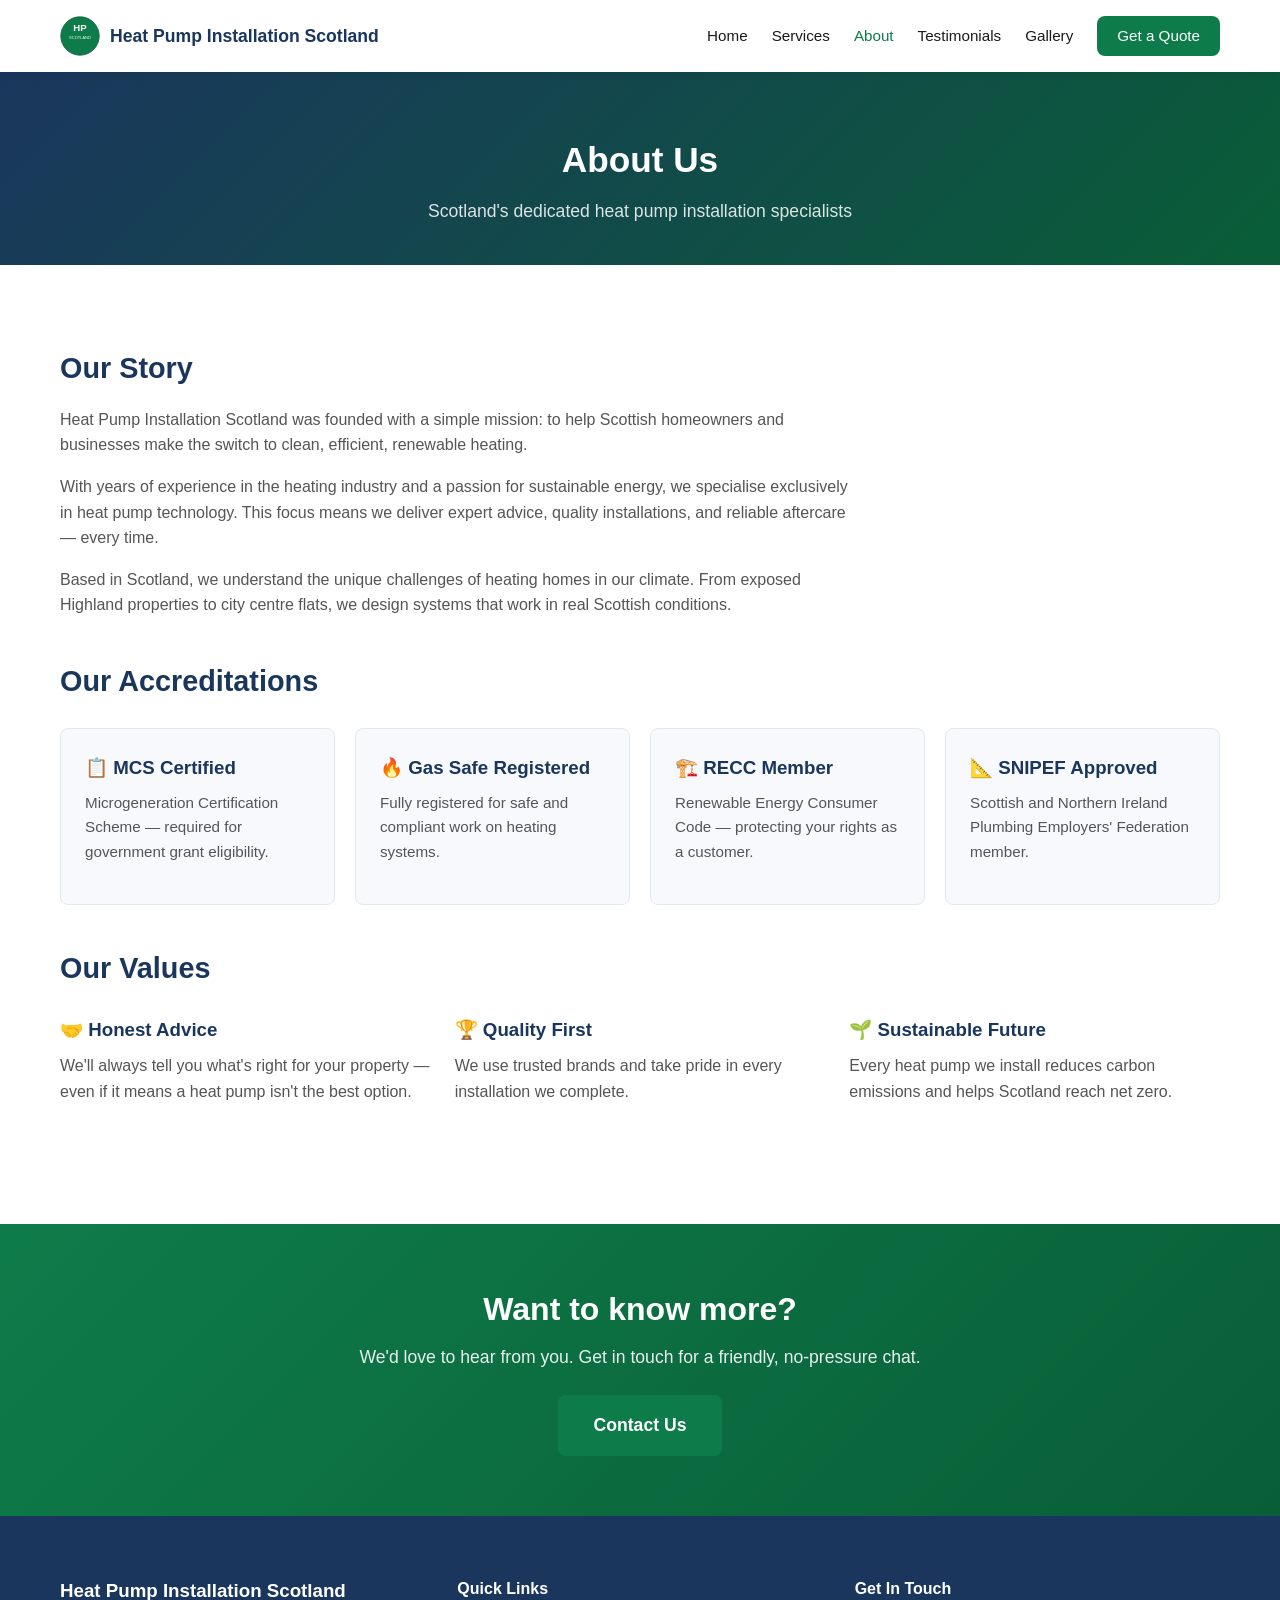
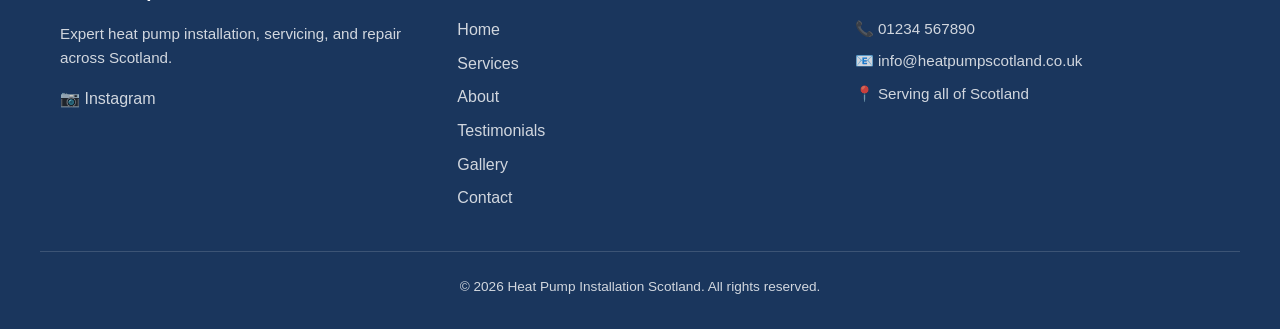
==== about.html @ 15640994 "Initial commit" ====
<!DOCTYPE html>
<html lang="en">
<head>
    <meta charset="UTF-8">
    <meta name="viewport" content="width=device-width, initial-scale=1.0">
    <meta name="description" content="About Heat Pump Installation Scotland - MCS certified heat pump installers serving homes and businesses across Scotland.">
    <title>About Us | Heat Pump Installation Scotland</title>
    <link rel="stylesheet" href="css/styles.css">
</head>
<body>
    <!-- Navigation -->
    <nav class="navbar">
        <div class="container nav-container">
            <a href="index.html" class="logo">
                <img src="images/logo-placeholder.svg" alt="Heat Pump Installation Scotland Logo" class="logo-img">
                <span class="logo-text">Heat Pump Installation Scotland</span>
            </a>
            <button class="nav-toggle" aria-label="Toggle navigation">
                <span class="hamburger"></span>
            </button>
            <ul class="nav-links">
                <li><a href="index.html">Home</a></li>
                <li><a href="services.html">Services</a></li>
                <li><a href="about.html" class="active">About</a></li>
                <li><a href="testimonials.html">Testimonials</a></li>
                <li><a href="gallery.html">Gallery</a></li>
                <li><a href="contact.html" class="btn btn-nav">Get a Quote</a></li>
            </ul>
        </div>
    </nav>

    <!-- Page Header -->
    <header class="page-header">
        <div class="container">
            <h1>About Us</h1>
            <p>Scotland's dedicated heat pump installation specialists</p>
        </div>
    </header>

    <!-- About Content -->
    <section class="section">
        <div class="container about-content">
            <h2>Our Story</h2>
            <p>Heat Pump Installation Scotland was founded with a simple mission: to help Scottish homeowners and businesses make the switch to clean, efficient, renewable heating.</p>
            <p>With years of experience in the heating industry and a passion for sustainable energy, we specialise exclusively in heat pump technology. This focus means we deliver expert advice, quality installations, and reliable aftercare — every time.</p>
            <p>Based in Scotland, we understand the unique challenges of heating homes in our climate. From exposed Highland properties to city centre flats, we design systems that work in real Scottish conditions.</p>

            <h2>Our Accreditations</h2>
            <div class="accreditations-grid">
                <div class="accreditation-card">
                    <h3>📋 MCS Certified</h3>
                    <p>Microgeneration Certification Scheme — required for government grant eligibility.</p>
                </div>
                <div class="accreditation-card">
                    <h3>🔥 Gas Safe Registered</h3>
                    <p>Fully registered for safe and compliant work on heating systems.</p>
                </div>
                <div class="accreditation-card">
                    <h3>🏗️ RECC Member</h3>
                    <p>Renewable Energy Consumer Code — protecting your rights as a customer.</p>
                </div>
                <div class="accreditation-card">
                    <h3>📐 SNIPEF Approved</h3>
                    <p>Scottish and Northern Ireland Plumbing Employers' Federation member.</p>
                </div>
            </div>

            <h2>Our Values</h2>
            <div class="values-grid">
                <div class="value-item">
                    <h3>🤝 Honest Advice</h3>
                    <p>We'll always tell you what's right for your property — even if it means a heat pump isn't the best option.</p>
                </div>
                <div class="value-item">
                    <h3>🏆 Quality First</h3>
                    <p>We use trusted brands and take pride in every installation we complete.</p>
                </div>
                <div class="value-item">
                    <h3>🌱 Sustainable Future</h3>
                    <p>Every heat pump we install reduces carbon emissions and helps Scotland reach net zero.</p>
                </div>
            </div>
        </div>
    </section>

    <!-- CTA Banner -->
    <section class="section cta-banner">
        <div class="container cta-content">
            <h2>Want to know more?</h2>
            <p>We'd love to hear from you. Get in touch for a friendly, no-pressure chat.</p>
            <a href="contact.html" class="btn btn-primary btn-large">Contact Us</a>
        </div>
    </section>

    <!-- Footer -->
    <footer class="footer">
        <div class="container footer-grid">
            <div class="footer-about">
                <h3>Heat Pump Installation Scotland</h3>
                <p>Expert heat pump installation, servicing, and repair across Scotland.</p>
                <div class="footer-social">
                    <a href="https://www.instagram.com/" target="_blank" rel="noopener" aria-label="Instagram">📷 Instagram</a>
                </div>
            </div>
            <div class="footer-links">
                <h4>Quick Links</h4>
                <ul>
                    <li><a href="index.html">Home</a></li>
                    <li><a href="services.html">Services</a></li>
                    <li><a href="about.html">About</a></li>
                    <li><a href="testimonials.html">Testimonials</a></li>
                    <li><a href="gallery.html">Gallery</a></li>
                    <li><a href="contact.html">Contact</a></li>
                </ul>
            </div>
            <div class="footer-contact">
                <h4>Get In Touch</h4>
                <p>📞 01234 567890</p>
                <p>📧 info@heatpumpscotland.co.uk</p>
                <p>📍 Serving all of Scotland</p>
            </div>
        </div>
        <div class="container footer-bottom">
            <p>&copy; 2026 Heat Pump Installation Scotland. All rights reserved.</p>
        </div>
    </footer>

    <script src="js/main.js"></script>
</body>
</html>
---- css/styles.css ----
/* ===== CSS RESET & BASE ===== */
*,
*::before,
*::after {
    margin: 0;
    padding: 0;
    box-sizing: border-box;
}

:root {
    --primary: #0e7c4a;
    --primary-dark: #095e37;
    --primary-light: #e8f5ee;
    --secondary: #1a365d;
    --accent: #f59e0b;
    --text: #1a1a1a;
    --text-light: #555;
    --bg: #ffffff;
    --bg-alt: #f7f9fc;
    --border: #e2e8f0;
    --white: #ffffff;
    --shadow: 0 2px 8px rgba(0, 0, 0, 0.08);
    --shadow-lg: 0 4px 16px rgba(0, 0, 0, 0.12);
    --radius: 8px;
    --transition: 0.3s ease;
}

html {
    scroll-behavior: smooth;
}

body {
    font-family: -apple-system, BlinkMacSystemFont, 'Segoe UI', Roboto, Oxygen, Ubuntu, sans-serif;
    color: var(--text);
    background: var(--bg);
    line-height: 1.6;
    font-size: 16px;
}

img {
    max-width: 100%;
    display: block;
}

a {
    color: var(--primary);
    text-decoration: none;
    transition: color var(--transition);
}

a:hover {
    color: var(--primary-dark);
}

ul {
    list-style: none;
}

/* ===== CONTAINER ===== */
.container {
    max-width: 1200px;
    margin: 0 auto;
    padding: 0 20px;
}

/* ===== BUTTONS ===== */
.btn {
    display: inline-block;
    padding: 12px 28px;
    border-radius: var(--radius);
    font-weight: 600;
    font-size: 1rem;
    cursor: pointer;
    transition: all var(--transition);
    border: none;
    text-align: center;
}

.btn-primary {
    background: var(--primary);
    color: var(--white);
}

.btn-primary:hover {
    background: var(--primary-dark);
    color: var(--white);
}

.btn-secondary {
    background: transparent;
    color: var(--white);
    border: 2px solid var(--white);
}

.btn-secondary:hover {
    background: var(--white);
    color: var(--primary);
}

.btn-large {
    padding: 16px 36px;
    font-size: 1.1rem;
}

.btn-nav {
    background: var(--primary);
    color: var(--white) !important;
    padding: 8px 20px;
    border-radius: var(--radius);
}

.btn-nav:hover {
    background: var(--primary-dark);
    color: var(--white) !important;
}

/* ===== NAVIGATION ===== */
.navbar {
    background: var(--white);
    box-shadow: var(--shadow);
    position: sticky;
    top: 0;
    z-index: 1000;
}

.nav-container {
    display: flex;
    align-items: center;
    justify-content: space-between;
    padding: 16px 20px;
}

.logo {
    display: flex;
    align-items: center;
    gap: 10px;
    font-weight: 700;
    color: var(--secondary);
    font-size: 1.1rem;
}

.logo:hover {
    color: var(--primary);
}

.logo-img {
    width: 40px;
    height: 40px;
}

.nav-links {
    display: flex;
    align-items: center;
    gap: 24px;
}

.nav-links a {
    color: var(--text);
    font-weight: 500;
    font-size: 0.95rem;
}

.nav-links a:hover,
.nav-links a.active {
    color: var(--primary);
}

/* Hamburger menu */
.nav-toggle {
    display: none;
    background: none;
    border: none;
    cursor: pointer;
    padding: 8px;
}

.hamburger {
    display: block;
    width: 24px;
    height: 2px;
    background: var(--text);
    position: relative;
    transition: var(--transition);
}

.hamburger::before,
.hamburger::after {
    content: '';
    position: absolute;
    width: 24px;
    height: 2px;
    background: var(--text);
    left: 0;
    transition: var(--transition);
}

.hamburger::before {
    top: -7px;
}

.hamburger::after {
    top: 7px;
}

/* ===== HERO ===== */
.hero {
    background: linear-gradient(135deg, var(--secondary), var(--primary-dark));
    color: var(--white);
    padding: 100px 0 80px;
    text-align: center;
    position: relative;
}

.hero-content {
    position: relative;
    z-index: 1;
}

.hero h1 {
    font-size: 2.8rem;
    margin-bottom: 16px;
    line-height: 1.2;
}

.hero-subtitle {
    font-size: 1.2rem;
    max-width: 700px;
    margin: 0 auto 32px;
    opacity: 0.9;
}

.hero-buttons {
    display: flex;
    gap: 16px;
    justify-content: center;
    flex-wrap: wrap;
    margin-bottom: 32px;
}

.hero-trust {
    display: flex;
    gap: 24px;
    justify-content: center;
    flex-wrap: wrap;
    font-size: 0.9rem;
    opacity: 0.85;
}

/* ===== PAGE HEADER ===== */
.page-header {
    background: linear-gradient(135deg, var(--secondary), var(--primary-dark));
    color: var(--white);
    padding: 60px 0 40px;
    text-align: center;
}

.page-header h1 {
    font-size: 2.2rem;
    margin-bottom: 8px;
}

.page-header p {
    font-size: 1.1rem;
    opacity: 0.85;
}

/* ===== SECTIONS ===== */
.section {
    padding: 80px 0;
}

.section-title {
    text-align: center;
    font-size: 2rem;
    margin-bottom: 8px;
    color: var(--secondary);
}

.section-subtitle {
    text-align: center;
    color: var(--text-light);
    margin-bottom: 48px;
    font-size: 1.1rem;
}

.alt-bg {
    background: var(--bg-alt);
}

/* ===== SERVICES GRID ===== */
.services-grid {
    display: grid;
    grid-template-columns: repeat(auto-fit, minmax(260px, 1fr));
    gap: 24px;
}

.service-card {
    background: var(--white);
    border: 1px solid var(--border);
    border-radius: var(--radius);
    padding: 32px 24px;
    text-align: center;
    transition: box-shadow var(--transition), transform var(--transition);
}

.service-card:hover {
    box-shadow: var(--shadow-lg);
    transform: translateY(-4px);
}

.service-icon {
    font-size: 2.5rem;
    margin-bottom: 16px;
}

.service-card h3 {
    margin-bottom: 12px;
    color: var(--secondary);
}

.service-card p {
    color: var(--text-light);
    margin-bottom: 16px;
}

.link {
    font-weight: 600;
    font-size: 0.95rem;
}

/* ===== SERVICE DETAIL ===== */
.service-detail-content {
    max-width: 800px;
}

.service-detail-content h2 {
    font-size: 1.8rem;
    color: var(--secondary);
    margin-bottom: 16px;
}

.service-detail-content h3 {
    margin: 24px 0 12px;
    color: var(--secondary);
}

.service-detail-content p {
    color: var(--text-light);
    margin-bottom: 12px;
}

.service-detail-content ul {
    list-style: disc;
    padding-left: 24px;
    margin-bottom: 24px;
}

.service-detail-content li {
    color: var(--text-light);
    margin-bottom: 8px;
}

/* ===== WHY US ===== */
.why-grid {
    display: grid;
    grid-template-columns: repeat(auto-fit, minmax(240px, 1fr));
    gap: 24px;
}

.why-item {
    text-align: center;
    padding: 24px;
}

.why-item h3 {
    margin-bottom: 8px;
    color: var(--secondary);
}

.why-item p {
    color: var(--text-light);
}

/* ===== CTA BANNER ===== */
.cta-banner {
    background: linear-gradient(135deg, var(--primary), var(--primary-dark));
    color: var(--white);
    text-align: center;
    padding: 60px 0;
}

.cta-content h2 {
    font-size: 2rem;
    margin-bottom: 8px;
}

.cta-content p {
    margin-bottom: 24px;
    opacity: 0.9;
    font-size: 1.1rem;
}

/* ===== ABOUT ===== */
.about-content h2 {
    color: var(--secondary);
    font-size: 1.8rem;
    margin: 40px 0 16px;
}

.about-content h2:first-child {
    margin-top: 0;
}

.about-content p {
    color: var(--text-light);
    margin-bottom: 16px;
    max-width: 800px;
}

.accreditations-grid {
    display: grid;
    grid-template-columns: repeat(auto-fit, minmax(240px, 1fr));
    gap: 20px;
    margin: 24px 0;
}

.accreditation-card {
    background: var(--bg-alt);
    padding: 24px;
    border-radius: var(--radius);
    border: 1px solid var(--border);
}

.accreditation-card h3 {
    color: var(--secondary);
    margin-bottom: 8px;
}

.accreditation-card p {
    color: var(--text-light);
    font-size: 0.95rem;
}

.values-grid {
    display: grid;
    grid-template-columns: repeat(auto-fit, minmax(240px, 1fr));
    gap: 24px;
    margin: 24px 0;
}

.value-item h3 {
    color: var(--secondary);
    margin-bottom: 8px;
}

.value-item p {
    color: var(--text-light);
}

/* ===== TESTIMONIALS ===== */
.testimonials-grid {
    display: grid;
    grid-template-columns: repeat(auto-fit, minmax(320px, 1fr));
    gap: 24px;
}

.testimonial-card {
    background: var(--white);
    border: 1px solid var(--border);
    border-radius: var(--radius);
    padding: 32px;
    box-shadow: var(--shadow);
}

.testimonial-stars {
    font-size: 1.2rem;
    margin-bottom: 12px;
}

.testimonial-text {
    color: var(--text-light);
    font-style: italic;
    margin-bottom: 16px;
    line-height: 1.7;
}

.testimonial-author {
    font-size: 0.95rem;
    color: var(--text);
}

/* ===== GALLERY / INSTAGRAM ===== */
.instagram-feed-placeholder {
    background: var(--bg-alt);
    border: 2px dashed var(--border);
    border-radius: var(--radius);
    padding: 80px 40px;
    text-align: center;
}

.instagram-placeholder-icon {
    font-size: 3rem;
    margin-bottom: 16px;
}

.instagram-feed-placeholder h3 {
    color: var(--secondary);
    margin-bottom: 12px;
}

.instagram-feed-placeholder p {
    color: var(--text-light);
    margin-bottom: 12px;
}

/* ===== CONTACT ===== */
.contact-grid {
    display: grid;
    grid-template-columns: 1.5fr 1fr;
    gap: 48px;
    align-items: start;
}

.contact-form-wrapper h2 {
    color: var(--secondary);
    margin-bottom: 8px;
}

.contact-form-wrapper > p {
    color: var(--text-light);
    margin-bottom: 24px;
}

.contact-form {
    display: flex;
    flex-direction: column;
    gap: 20px;
}

.form-group {
    display: flex;
    flex-direction: column;
    gap: 6px;
}

.form-group label {
    font-weight: 600;
    font-size: 0.95rem;
    color: var(--text);
}

.form-group input,
.form-group select,
.form-group textarea {
    padding: 12px 16px;
    border: 1px solid var(--border);
    border-radius: var(--radius);
    font-size: 1rem;
    font-family: inherit;
    color: var(--text);
    background: var(--white);
    transition: border-color var(--transition);
}

.form-group input:focus,
.form-group select:focus,
.form-group textarea:focus {
    outline: none;
    border-color: var(--primary);
    box-shadow: 0 0 0 3px var(--primary-light);
}

.contact-info {
    display: flex;
    flex-direction: column;
    gap: 20px;
}

.contact-info-card {
    background: var(--bg-alt);
    padding: 24px;
    border-radius: var(--radius);
    border: 1px solid var(--border);
}

.contact-info-card h3 {
    color: var(--secondary);
    margin-bottom: 8px;
}

.contact-info-card p {
    color: var(--text-light);
    margin-bottom: 4px;
}

.contact-info-card ul {
    list-style: disc;
    padding-left: 20px;
    margin-top: 8px;
}

.contact-info-card li {
    color: var(--text-light);
    margin-bottom: 4px;
    font-size: 0.95rem;
}

/* ===== FOOTER ===== */
.footer {
    background: var(--secondary);
    color: var(--white);
    padding: 60px 0 0;
}

.footer-grid {
    display: grid;
    grid-template-columns: repeat(auto-fit, minmax(220px, 1fr));
    gap: 32px;
}

.footer h3,
.footer h4 {
    margin-bottom: 16px;
}

.footer p {
    opacity: 0.8;
    margin-bottom: 8px;
    font-size: 0.95rem;
}

.footer a {
    color: var(--white);
    opacity: 0.8;
}

.footer a:hover {
    opacity: 1;
    color: var(--accent);
}

.footer-links ul {
    display: flex;
    flex-direction: column;
    gap: 8px;
}

.footer-social {
    margin-top: 16px;
}

.footer-social a {
    font-size: 1rem;
}

.footer-bottom {
    text-align: center;
    padding: 24px 0;
    margin-top: 40px;
    border-top: 1px solid rgba(255, 255, 255, 0.15);
}

.footer-bottom p {
    font-size: 0.85rem;
}

/* ===== RESPONSIVE ===== */
@media (max-width: 768px) {
    .nav-toggle {
        display: block;
    }

    .nav-links {
        display: none;
        flex-direction: column;
        position: absolute;
        top: 100%;
        left: 0;
        right: 0;
        background: var(--white);
        padding: 20px;
        box-shadow: var(--shadow-lg);
        gap: 16px;
    }

    .nav-links.active {
        display: flex;
    }

    .hero h1 {
        font-size: 2rem;
    }

    .hero-subtitle {
        font-size: 1rem;
    }

    .hero-trust {
        flex-direction: column;
        gap: 8px;
    }

    .contact-grid {
        grid-template-columns: 1fr;
    }

    .section {
        padding: 48px 0;
    }

    .section-title {
        font-size: 1.6rem;
    }
}

@media (max-width: 480px) {
    .hero h1 {
        font-size: 1.6rem;
    }

    .hero {
        padding: 60px 0 48px;
    }

    .page-header {
        padding: 40px 0 32px;
    }

    .page-header h1 {
        font-size: 1.6rem;
    }

    .hero-buttons {
        flex-direction: column;
        align-items: center;
    }

    .testimonials-grid {
        grid-template-columns: 1fr;
    }
}
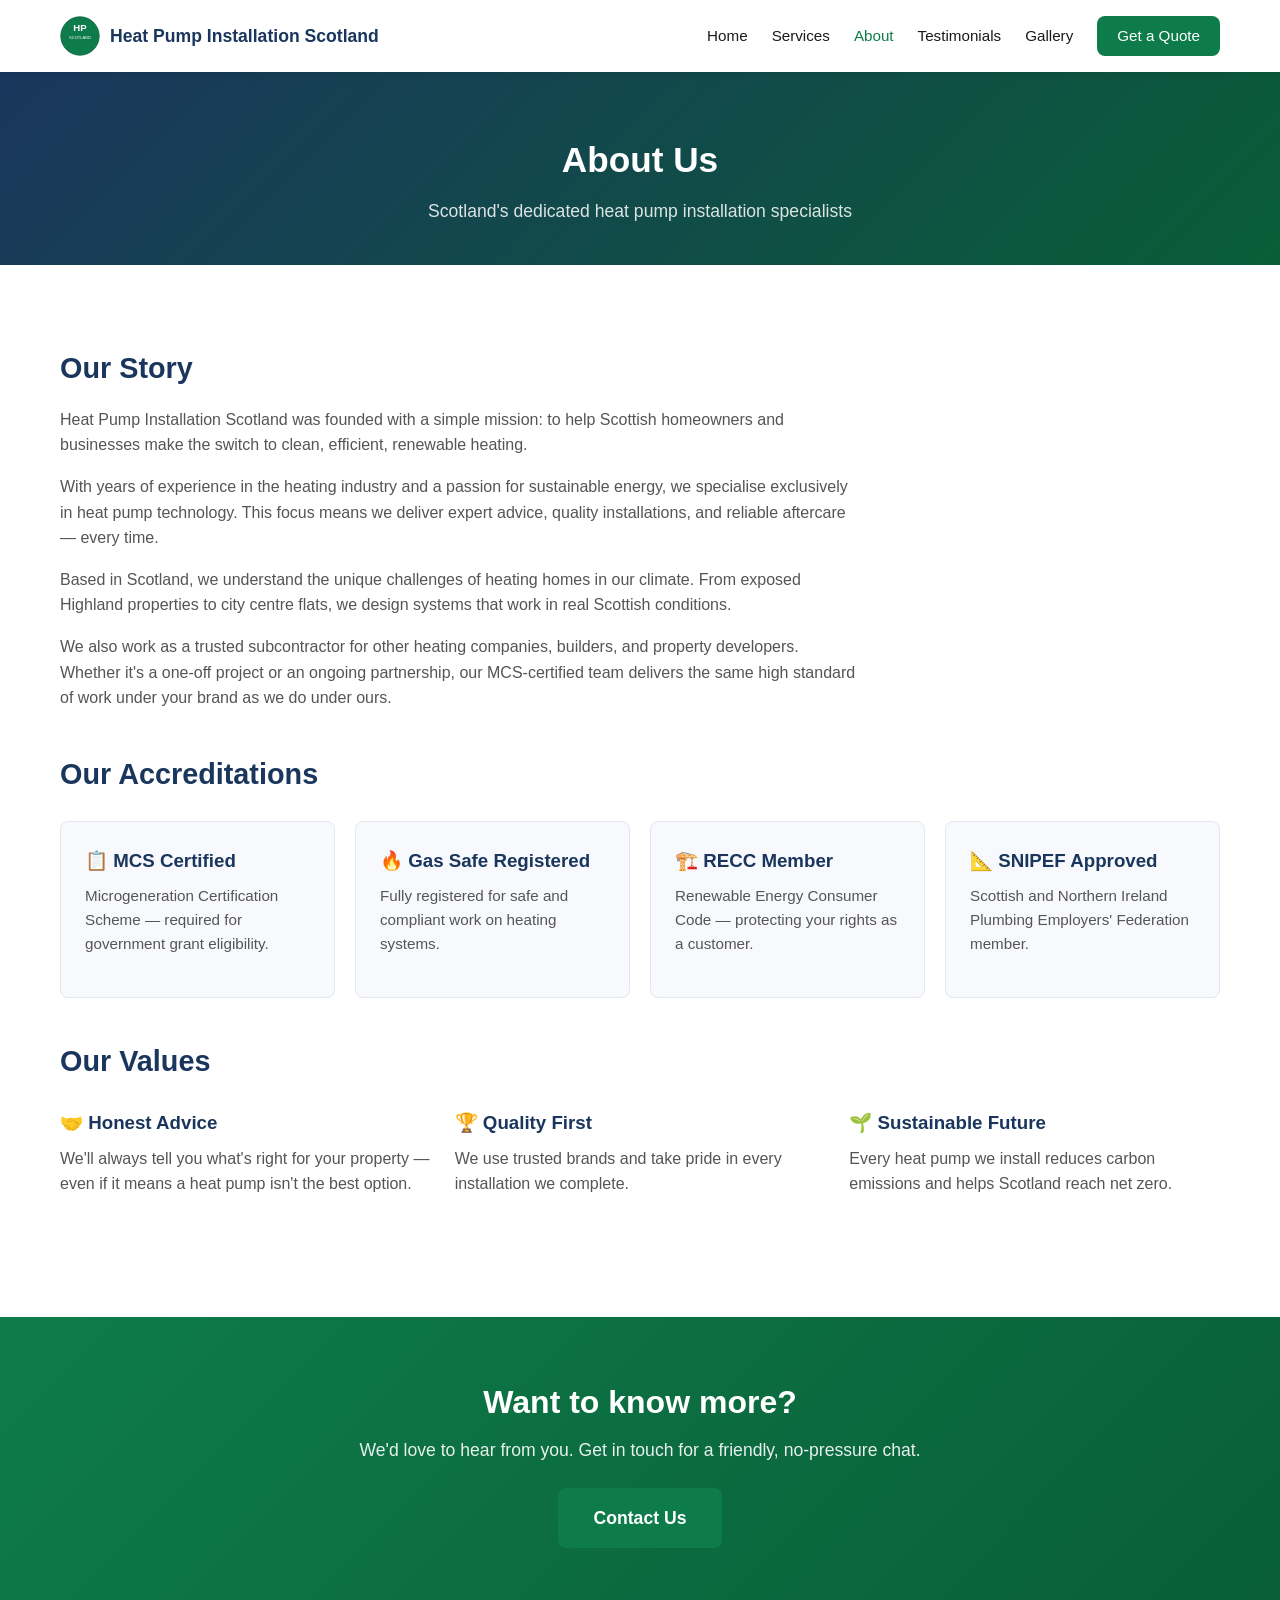
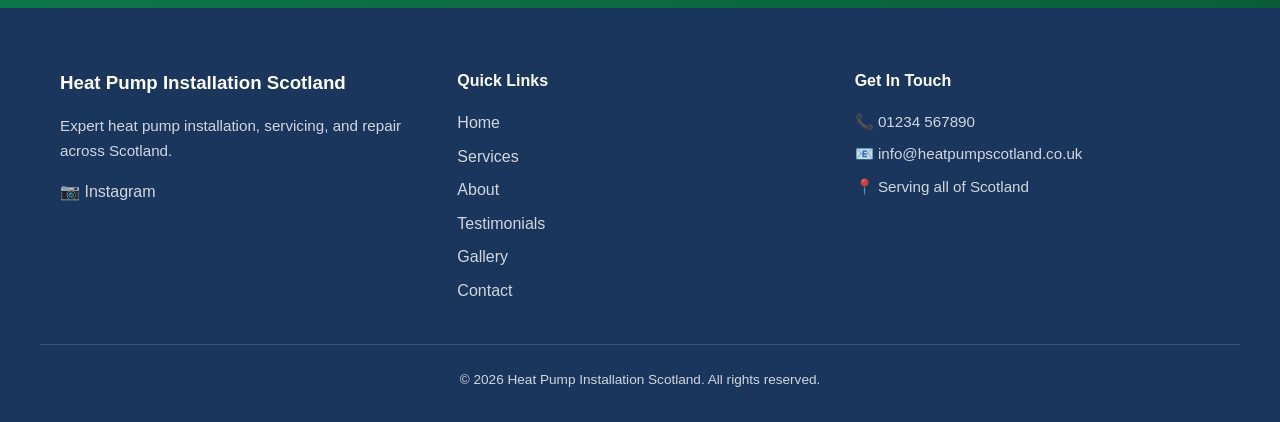
==== commit 57bea1b3: "Add subcontractor services across site" ====
--- a/about.html
+++ b/about.html
@@ -44,6 +44,7 @@
             <p>Heat Pump Installation Scotland was founded with a simple mission: to help Scottish homeowners and businesses make the switch to clean, efficient, renewable heating.</p>
             <p>With years of experience in the heating industry and a passion for sustainable energy, we specialise exclusively in heat pump technology. This focus means we deliver expert advice, quality installations, and reliable aftercare — every time.</p>
             <p>Based in Scotland, we understand the unique challenges of heating homes in our climate. From exposed Highland properties to city centre flats, we design systems that work in real Scottish conditions.</p>
+            <p>We also work as a trusted subcontractor for other heating companies, builders, and property developers. Whether it's a one-off project or an ongoing partnership, our MCS-certified team delivers the same high standard of work under your brand as we do under ours.</p>
 
             <h2>Our Accreditations</h2>
             <div class="accreditations-grid">
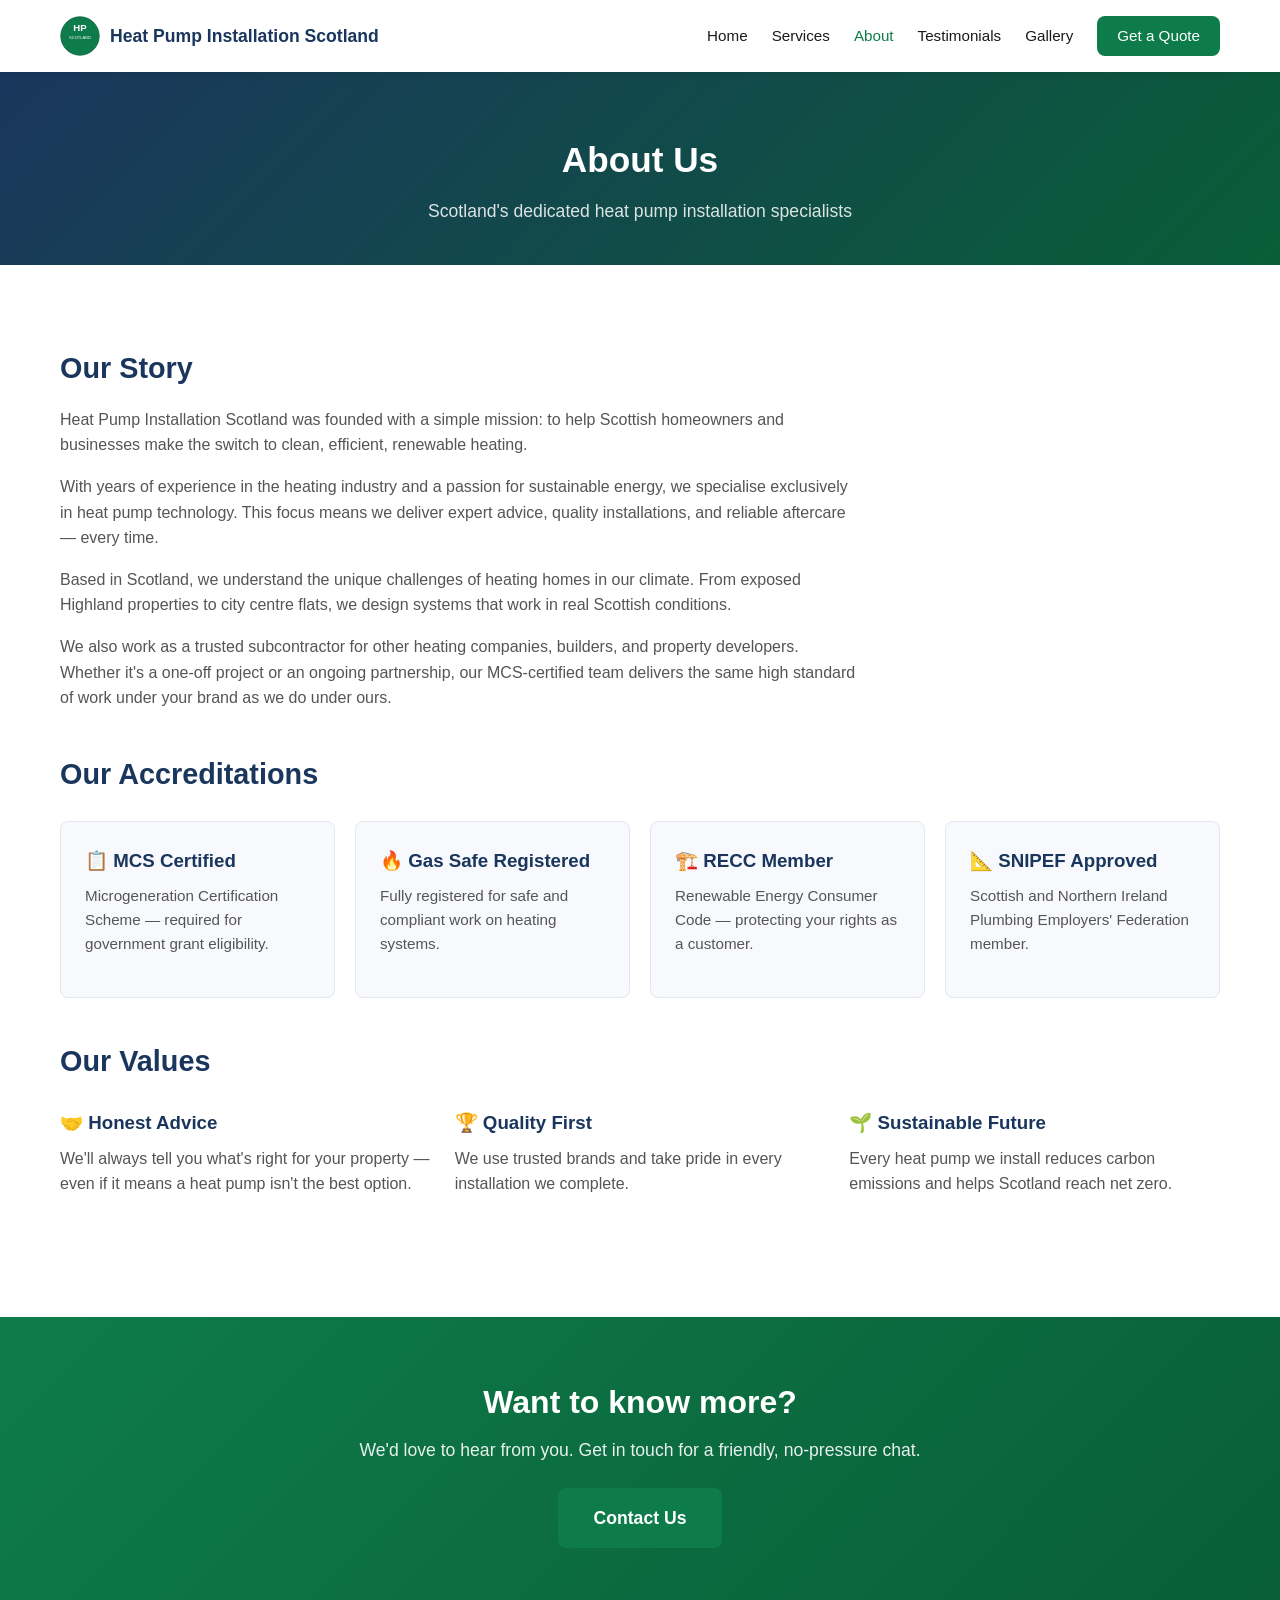
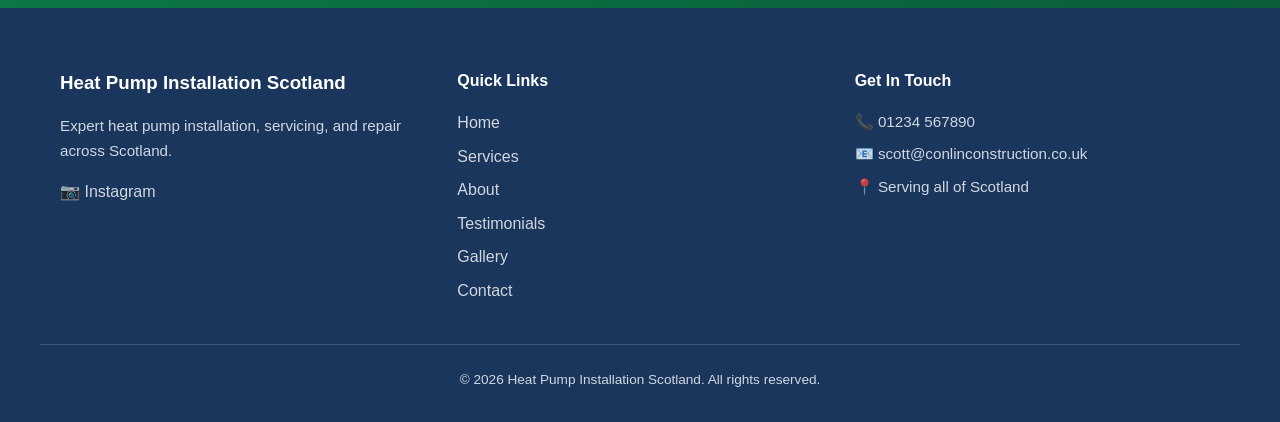
==== commit 2fcfd759: "Update email to scott@conlinconstruction.co.uk across all pages" ====
--- a/about.html
+++ b/about.html
@@ -117,7 +117,7 @@
             <div class="footer-contact">
                 <h4>Get In Touch</h4>
                 <p>📞 01234 567890</p>
-                <p>📧 info@heatpumpscotland.co.uk</p>
+                <p>📧 scott@conlinconstruction.co.uk</p>
                 <p>📍 Serving all of Scotland</p>
             </div>
         </div>
--- a/css/styles.css
+++ b/css/styles.css
@@ -490,6 +490,42 @@
 }
 
 /* ===== GALLERY / INSTAGRAM ===== */
+.instagram-grid {
+    display: grid;
+    grid-template-columns: repeat(3, 1fr);
+    gap: 24px;
+    margin-top: 32px;
+}
+
+@media (max-width: 1024px) {
+    .instagram-grid {
+        grid-template-columns: repeat(2, 1fr);
+    }
+}
+
+@media (max-width: 600px) {
+    .instagram-grid {
+        grid-template-columns: 1fr;
+    }
+}
+
+.instagram-embed-item {
+    min-width: 0;
+}
+
+.instagram-embed-item iframe {
+    width: 100%;
+    height: 580px;
+    border: none;
+    border-radius: var(--radius);
+}
+
+.instagram-embed-item .instagram-media {
+    margin: 0 !important;
+    width: 100% !important;
+    min-width: 0 !important;
+}
+
 .instagram-feed-placeholder {
     background: var(--bg-alt);
     border: 2px dashed var(--border);
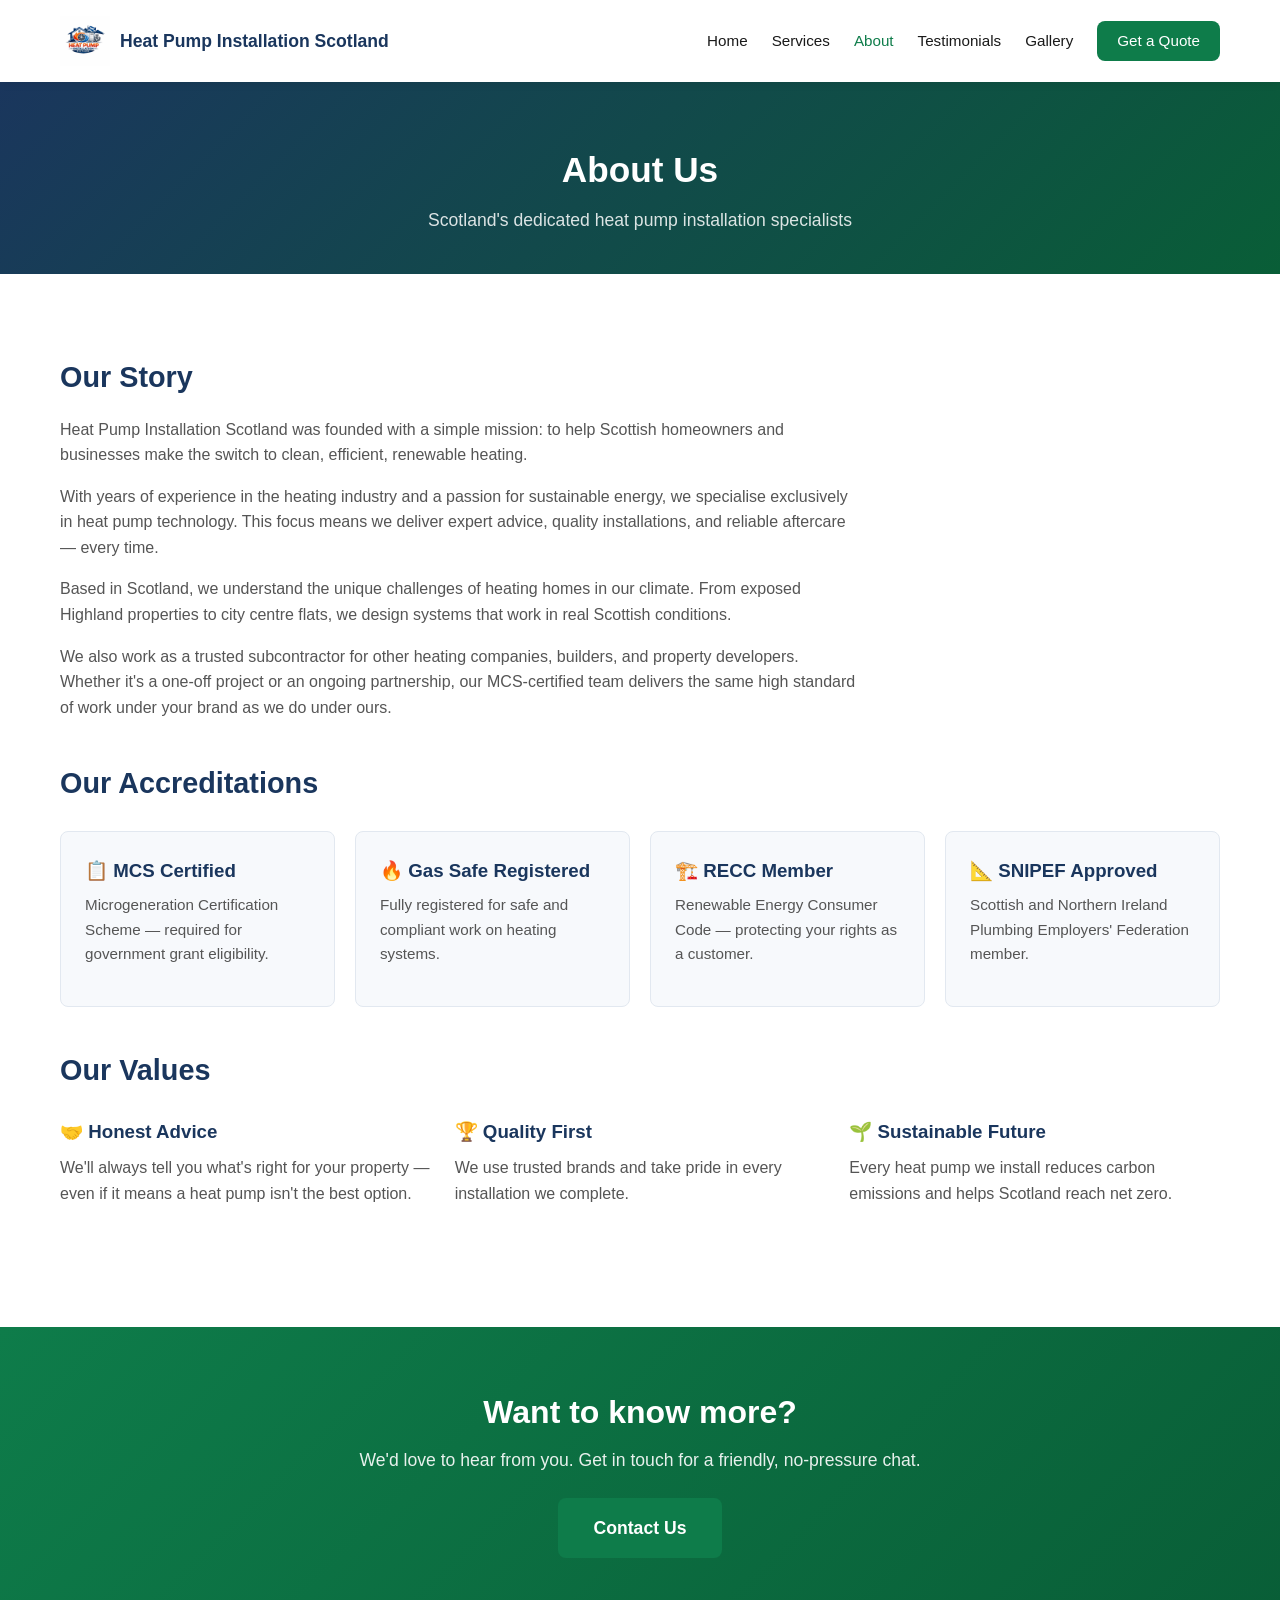
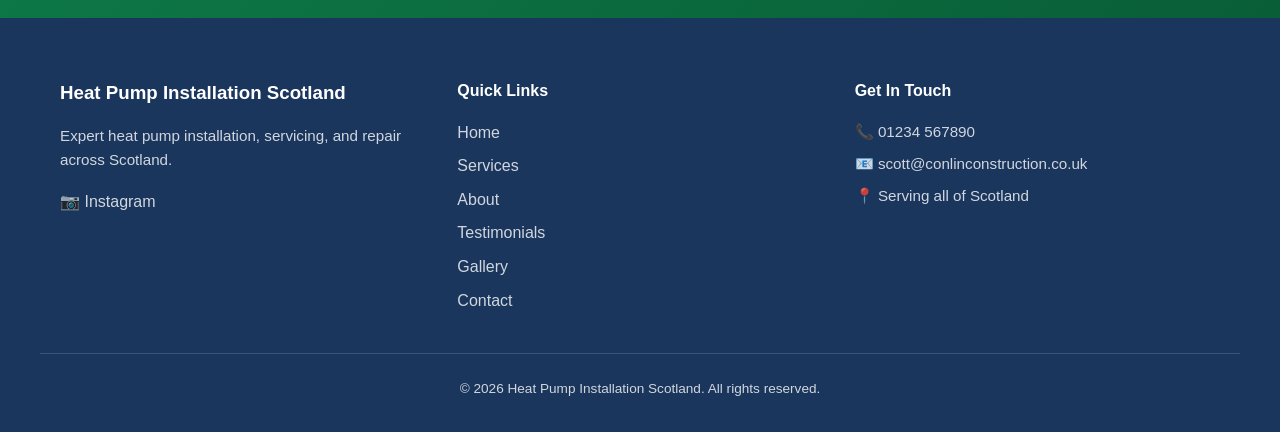
==== commit da67480a: "Add new logo and update all pages" ====
--- a/about.html
+++ b/about.html
@@ -12,7 +12,7 @@
     <nav class="navbar">
         <div class="container nav-container">
             <a href="index.html" class="logo">
-                <img src="images/logo-placeholder.svg" alt="Heat Pump Installation Scotland Logo" class="logo-img">
+                <img src="images/HeatPumpInstallationScotlandLogo.png" alt="Heat Pump Installation Scotland Logo" class="logo-img">
                 <span class="logo-text">Heat Pump Installation Scotland</span>
             </a>
             <button class="nav-toggle" aria-label="Toggle navigation">
--- a/css/styles.css
+++ b/css/styles.css
@@ -144,8 +144,8 @@
 }
 
 .logo-img {
-    width: 40px;
-    height: 40px;
+    height: 50px;
+    width: auto;
 }
 
 .nav-links {
